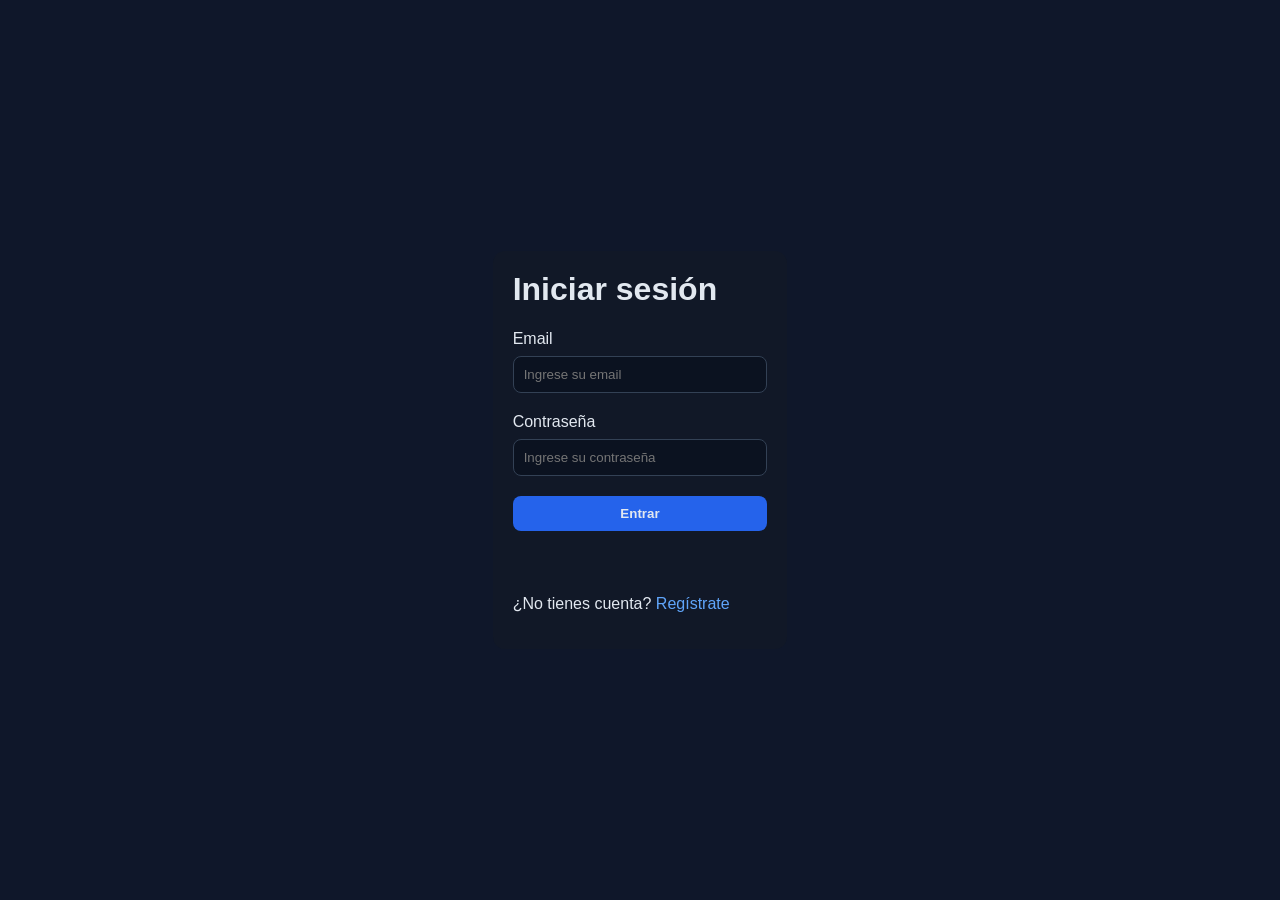
==== pages/auth/login.html @ 47953c49 "Initial frontend structure with authentication (login, register, home)" ====
<!doctype html>
<html lang="es">

<head>
    <meta charset="utf-8" />
    <meta name="viewport" content="width=device-width,initial-scale=1" />
    <title>Login - TicoAutos</title>
    <link rel="stylesheet" href="../../css/base/reset.css" />
    <link rel="stylesheet" href="../../css/base/main.css" />
    <link rel="stylesheet" href="../../css/auth/auth.css" />
</head>

<body>
    <main class="card">
        <h1>Iniciar sesión</h1>

        <form id="loginForm">
            <label for="email">Email</label>
            <input id="email" type="email" placeholder="Ingrese su email" required />

            <label for="password">Contraseña</label>
            <input id="password" type="password" placeholder="Ingrese su contraseña" required />

            <button type="submit">Entrar</button>
        </form>

        <p id="msg"></p>
        <p>¿No tienes cuenta? <a href="./register.html">Regístrate</a></p>
    </main>

    <script type="module" src="../../js/auth/login.js"></script>
</body>

</html>
---- css/base/main.css ----
body {
    font-family: Arial, sans-serif;
    background: #0f172a;
    color: #e2e8f0;

    display: flex;
    align-items: center;
    justify-content: center;
    min-height: 100vh;
}

.card {
    max-width: 420px;
    margin: 60px auto;
    padding: 20px;
    background: #111827;
    border-radius: 12px;
}

input,
button {
    width: 100%;
    padding: 10px;
    margin: 8px 0 14px;
    border-radius: 8px;
    border: 1px solid #334155;
    background: #0b1220;
    color: #e2e8f0;
}

button {
    cursor: pointer;
    background: #2563eb;
    border: none;
}

a {
    color: #60a5fa;
}

#msg.ok {
    color: #86efac;
}

#msg.err {
    color: #fca5a5;
}

label {
    display: block;
    margin-top: 6px;
}

h1 {
    margin-top: 0;
}
---- css/auth/auth.css ----
/* =========================
   AUTH PAGES (LOGIN / REGISTER)
========================= */

.card {
    animation: fadeIn 0.35s ease;
}

/* Inputs */
.card input {
    transition: border 0.2s, box-shadow 0.2s;
}

.card input:focus {
    outline: none;
    border: 1px solid #3b82f6;
    box-shadow: 0 0 0 2px rgba(59, 130, 246, 0.25);
}

/* Botón principal */
.card button {
    margin-top: 6px;
    font-weight: 600;
    transition: transform 0.15s, background 0.2s;
}

.card button:hover {
    background: #1d4ed8;
}

.card button:active {
    transform: scale(0.98);
}

/* Mensajes */
#msg {
    min-height: 20px;
    font-size: 14px;
    margin-bottom: 6px;
}

/* Links */
.card p a {
    text-decoration: none;
    font-weight: 500;
}

.card p a:hover {
    text-decoration: underline;
}

/* Animación */
@keyframes fadeIn {
    from {
        opacity: 0;
        transform: translateY(10px);
    }

    to {
        opacity: 1;
        transform: translateY(0);
    }
}
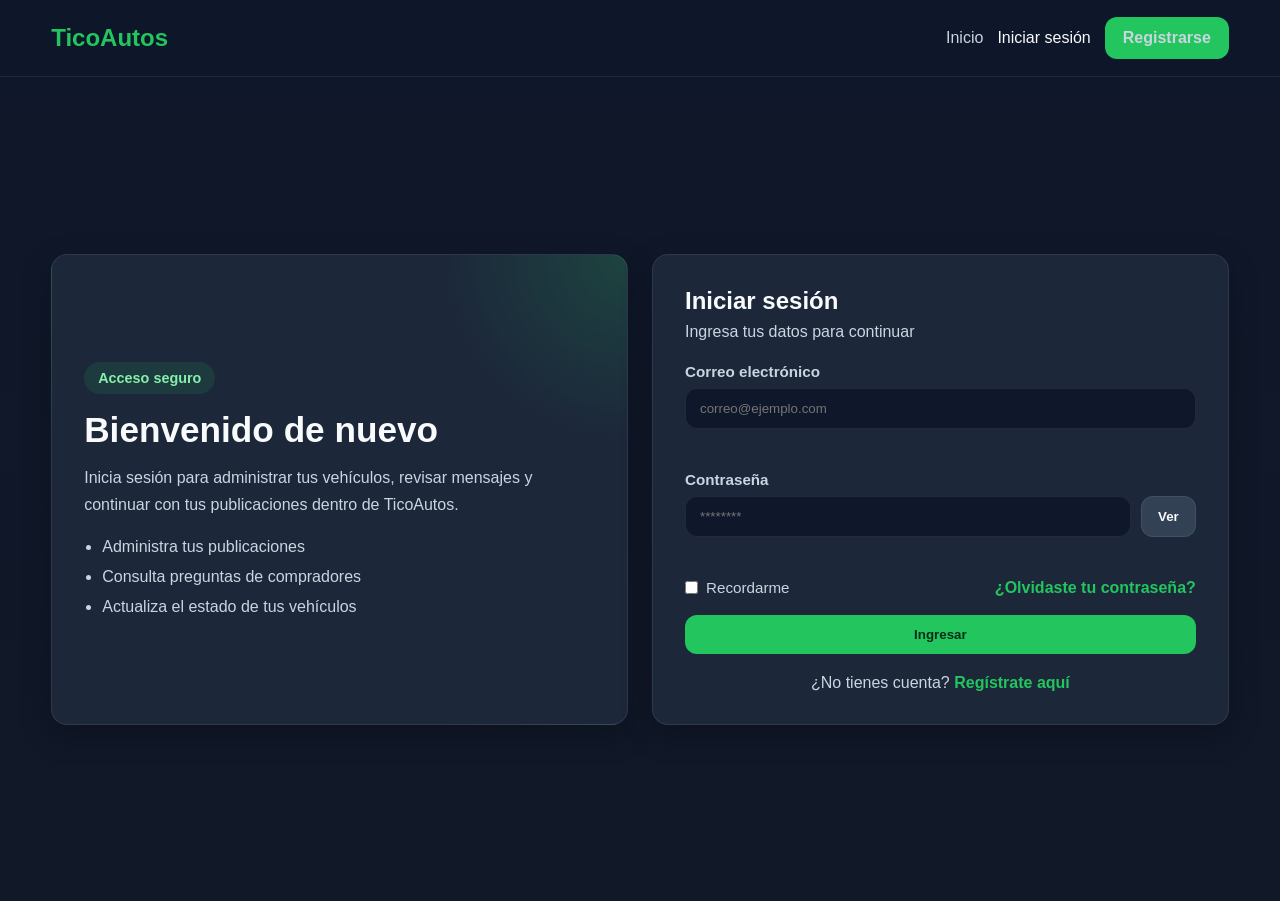
==== commit 27c99936: "Actualización frontend TicoAutos" ====
--- a/pages/auth/login.html
+++ b/pages/auth/login.html
@@ -1,34 +1,92 @@
-<!doctype html>
+<!DOCTYPE html>
 <html lang="es">
+<head>
+    <meta charset="UTF-8">
+    <meta name="viewport" content="width=device-width, initial-scale=1.0">
+    <title>TicoAutos | Iniciar sesión</title>
 
-<head>
-    <meta charset="utf-8" />
-    <meta name="viewport" content="width=device-width,initial-scale=1" />
-    <title>Login - TicoAutos</title>
-    <link rel="stylesheet" href="../../css/base/reset.css" />
-    <link rel="stylesheet" href="../../css/base/main.css" />
-    <link rel="stylesheet" href="../../css/auth/auth.css" />
+    <link rel="stylesheet" href="../../css/base/global.css">
+    <link rel="stylesheet" href="../../css/auth/auth.css">
 </head>
+<body>
+    <header class="topbar">
+        <div class="container navbar">
+            <a href="../public/home.html" class="brand">TicoAutos</a>
 
-<body>
-    <main class="card">
-        <h1>Iniciar sesión</h1>
+            <nav class="nav-links">
+                <a href="../public/home.html">Inicio</a>
+                <a href="./login.html" class="active">Iniciar sesión</a>
+                <a href="./register.html" class="btn btn-primary">Registrarse</a>
+            </nav>
+        </div>
+    </header>
 
-        <form id="loginForm">
-            <label for="email">Email</label>
-            <input id="email" type="email" placeholder="Ingrese su email" required />
+    <main class="auth-page container">
+        <section class="auth-wrapper">
+            <div class="auth-left card">
+                <span class="auth-tag">Acceso seguro</span>
+                <h1>Bienvenido de nuevo</h1>
+                <p>
+                    Inicia sesión para administrar tus vehículos, revisar mensajes
+                    y continuar con tus publicaciones dentro de TicoAutos.
+                </p>
 
-            <label for="password">Contraseña</label>
-            <input id="password" type="password" placeholder="Ingrese su contraseña" required />
+                <ul class="auth-benefits">
+                    <li>Administra tus publicaciones</li>
+                    <li>Consulta preguntas de compradores</li>
+                    <li>Actualiza el estado de tus vehículos</li>
+                </ul>
+            </div>
 
-            <button type="submit">Entrar</button>
-        </form>
+            <div class="auth-right card">
+                <div class="auth-form-header">
+                    <h2>Iniciar sesión</h2>
+                    <p>Ingresa tus datos para continuar</p>
+                </div>
 
-        <p id="msg"></p>
-        <p>¿No tienes cuenta? <a href="./register.html">Regístrate</a></p>
+                <form id="loginForm" class="auth-form" novalidate>
+                    <div class="input-group">
+                        <label for="email">Correo electrónico</label>
+                        <input type="email" id="email" placeholder="correo@ejemplo.com">
+                        <small class="field-error" id="emailError"></small>
+                    </div>
+
+                    <div class="input-group">
+                        <label for="password">Contraseña</label>
+                        <div class="password-box">
+                            <input type="password" id="password" placeholder="********">
+                            <button type="button" class="toggle-password" id="togglePassword">Ver</button>
+                        </div>
+                        <small class="field-error" id="passwordError"></small>
+                    </div>
+
+                    <div class="auth-options">
+                        <label class="remember-box">
+                            <input type="checkbox" id="rememberMe">
+                            <span>Recordarme</span>
+                        </label>
+
+                        <a href="#" class="auth-link">¿Olvidaste tu contraseña?</a>
+                    </div>
+
+                    <button type="submit" class="btn btn-primary auth-submit">Ingresar</button>
+
+                    <div class="form-message hidden" id="formMessage"></div>
+                </form>
+
+                <div class="auth-footer">
+                    <p>
+                        ¿No tienes cuenta?
+                        <a href="./register.html">Regístrate aquí</a>
+                    </p>
+                </div>
+            </div>
+        </section>
     </main>
 
-    <script type="module" src="../../js/auth/login.js"></script>
+    <script src="../../js/core/config.js"></script>
+    <script src="../../js/core/storage.js"></script>
+    <script src="../../js/core/http.js"></script>
+    <script src="../../js/auth/login.js"></script>
 </body>
-
 </html>
--- a/css/base/global.css
+++ b/css/base/global.css
@@ -0,0 +1,181 @@
+* {
+    margin: 0;
+    padding: 0;
+    box-sizing: border-box;
+}
+
+:root {
+    --bg: #0f172a;
+    --bg-soft: #111827;
+    --card: #1e293b;
+    --card-2: #334155;
+    --primary: #22c55e;
+    --primary-hover: #16a34a;
+    --text: #f8fafc;
+    --text-soft: #cbd5e1;
+    --danger: #ef4444;
+    --warning: #f59e0b;
+    --border: rgba(255, 255, 255, 0.08);
+    --shadow: 0 10px 30px rgba(0, 0, 0, 0.25);
+    --radius: 16px;
+}
+
+body {
+    font-family: Arial, Helvetica, sans-serif;
+    background: linear-gradient(180deg, #0f172a, #111827);
+    color: var(--text);
+    min-height: 100vh;
+}
+
+a {
+    text-decoration: none;
+    color: inherit;
+}
+
+img {
+    max-width: 100%;
+    display: block;
+}
+
+.container {
+    width: min(1200px, 92%);
+    margin: 0 auto;
+}
+
+.topbar {
+    position: sticky;
+    top: 0;
+    z-index: 1000;
+    background: rgba(15, 23, 42, 0.95);
+    backdrop-filter: blur(8px);
+    border-bottom: 1px solid var(--border);
+}
+
+.navbar {
+    min-height: 76px;
+    display: flex;
+    align-items: center;
+    justify-content: space-between;
+    gap: 20px;
+}
+
+.brand {
+    font-size: 1.5rem;
+    font-weight: 700;
+    color: var(--primary);
+}
+
+.nav-links {
+    display: flex;
+    align-items: center;
+    gap: 14px;
+    flex-wrap: wrap;
+}
+
+.nav-links a {
+    color: var(--text-soft);
+    transition: 0.2s;
+}
+
+.nav-links a:hover,
+.nav-links a.active {
+    color: var(--text);
+}
+
+.btn {
+    display: inline-block;
+    border: none;
+    cursor: pointer;
+    padding: 12px 18px;
+    border-radius: 12px;
+    font-weight: 700;
+    transition: 0.2s;
+}
+
+.btn-primary {
+    background: var(--primary);
+    color: #052e16;
+}
+
+.btn-primary:hover {
+    background: var(--primary-hover);
+}
+
+.btn-secondary {
+    background: var(--card-2);
+    color: var(--text);
+}
+
+.card {
+    background: rgba(30, 41, 59, 0.95);
+    border: 1px solid var(--border);
+    border-radius: var(--radius);
+    box-shadow: var(--shadow);
+}
+
+.input-group {
+    display: flex;
+    flex-direction: column;
+    gap: 8px;
+}
+
+.input-group label {
+    font-size: 0.95rem;
+    color: var(--text-soft);
+    font-weight: 600;
+}
+
+.input-group input,
+.input-group select,
+.input-group textarea {
+    width: 100%;
+    padding: 12px 14px;
+    border-radius: 12px;
+    border: 1px solid var(--border);
+    background: #0f172a;
+    color: var(--text);
+    outline: none;
+}
+
+.footer {
+    margin-top: 60px;
+    padding: 24px 0;
+    border-top: 1px solid var(--border);
+    color: var(--text-soft);
+    text-align: center;
+}
+
+.badge {
+    display: inline-block;
+    padding: 8px 12px;
+    border-radius: 999px;
+    font-size: 0.85rem;
+    font-weight: 700;
+}
+
+.badge-success {
+    background: rgba(34, 197, 94, 0.18);
+    color: #86efac;
+}
+
+.badge-warning {
+    background: rgba(245, 158, 11, 0.18);
+    color: #fcd34d;
+}
+
+.badge-danger {
+    background: rgba(239, 68, 68, 0.18);
+    color: #fca5a5;
+}
+
+@media (max-width: 900px) {
+    .navbar {
+        flex-direction: column;
+        justify-content: center;
+        padding: 14px 0;
+    }
+
+    .nav-links {
+        justify-content: center;
+    }
+}
--- a/css/auth/auth.css
+++ b/css/auth/auth.css
@@ -1,63 +1,165 @@
-/* =========================
-   AUTH PAGES (LOGIN / REGISTER)
-========================= */
-
-.card {
-    animation: fadeIn 0.35s ease;
+.auth-page {
+    min-height: calc(100vh - 76px);
+    display: flex;
+    align-items: center;
+    padding: 40px 0;
 }
 
-/* Inputs */
-.card input {
-    transition: border 0.2s, box-shadow 0.2s;
+.auth-wrapper {
+    width: 100%;
+    display: grid;
+    grid-template-columns: 1fr 1fr;
+    gap: 24px;
 }
 
-.card input:focus {
-    outline: none;
-    border: 1px solid #3b82f6;
-    box-shadow: 0 0 0 2px rgba(59, 130, 246, 0.25);
+.auth-left,
+.auth-right {
+    padding: 32px;
 }
 
-/* Botón principal */
-.card button {
-    margin-top: 6px;
-    font-weight: 600;
-    transition: transform 0.15s, background 0.2s;
+.auth-left {
+    display: flex;
+    flex-direction: column;
+    justify-content: center;
+    background:
+        radial-gradient(circle at top right, rgba(34, 197, 94, 0.18), transparent 25%),
+        rgba(30, 41, 59, 0.95);
 }
 
-.card button:hover {
-    background: #1d4ed8;
+.auth-tag {
+    display: inline-block;
+    width: fit-content;
+    padding: 8px 14px;
+    border-radius: 999px;
+    background: rgba(34, 197, 94, 0.12);
+    color: #86efac;
+    font-size: 0.9rem;
+    font-weight: 700;
+    margin-bottom: 16px;
 }
 
-.card button:active {
-    transform: scale(0.98);
+.auth-left h1 {
+    font-size: 2.2rem;
+    margin-bottom: 14px;
 }
 
-/* Mensajes */
-#msg {
-    min-height: 20px;
-    font-size: 14px;
-    margin-bottom: 6px;
+.auth-left p {
+    color: var(--text-soft);
+    line-height: 1.7;
+    margin-bottom: 20px;
 }
 
-/* Links */
-.card p a {
-    text-decoration: none;
-    font-weight: 500;
+.auth-benefits {
+    display: grid;
+    gap: 12px;
+    padding-left: 18px;
+    color: var(--text-soft);
 }
 
-.card p a:hover {
-    text-decoration: underline;
+.auth-form-header {
+    margin-bottom: 22px;
 }
 
-/* Animación */
-@keyframes fadeIn {
-    from {
-        opacity: 0;
-        transform: translateY(10px);
+.auth-form-header h2 {
+    margin-bottom: 8px;
+}
+
+.auth-form-header p {
+    color: var(--text-soft);
+}
+
+.auth-form {
+    display: grid;
+    gap: 18px;
+}
+
+.password-box {
+    display: grid;
+    grid-template-columns: 1fr auto;
+    gap: 10px;
+}
+
+.toggle-password {
+    border: 1px solid var(--border);
+    background: var(--card-2);
+    color: var(--text);
+    padding: 0 16px;
+    border-radius: 12px;
+    cursor: pointer;
+    font-weight: 700;
+}
+
+.auth-options {
+    display: flex;
+    justify-content: space-between;
+    align-items: center;
+    gap: 14px;
+    flex-wrap: wrap;
+}
+
+.remember-box {
+    display: flex;
+    align-items: center;
+    gap: 8px;
+    color: var(--text-soft);
+    font-size: 0.95rem;
+}
+
+.auth-link {
+    color: var(--primary);
+    font-weight: 700;
+}
+
+.auth-submit {
+    width: 100%;
+}
+
+.auth-footer {
+    margin-top: 20px;
+    text-align: center;
+    color: var(--text-soft);
+}
+
+.auth-footer a {
+    color: var(--primary);
+    font-weight: 700;
+}
+
+.field-error {
+    min-height: 16px;
+    color: #fca5a5;
+    font-size: 0.85rem;
+}
+
+.form-message {
+    padding: 14px;
+    border-radius: 12px;
+    font-weight: 600;
+    text-align: center;
+}
+
+.form-message.success {
+    background: rgba(34, 197, 94, 0.12);
+    color: #86efac;
+    border: 1px solid rgba(34, 197, 94, 0.2);
+}
+
+.form-message.error {
+    background: rgba(239, 68, 68, 0.12);
+    color: #fca5a5;
+    border: 1px solid rgba(239, 68, 68, 0.2);
+}
+
+.hidden {
+    display: none;
+}
+
+@media (max-width: 900px) {
+    .auth-wrapper {
+        grid-template-columns: 1fr;
     }
 
-    to {
-        opacity: 1;
-        transform: translateY(0);
+    .auth-left h1 {
+        font-size: 1.8rem;
     }
 }
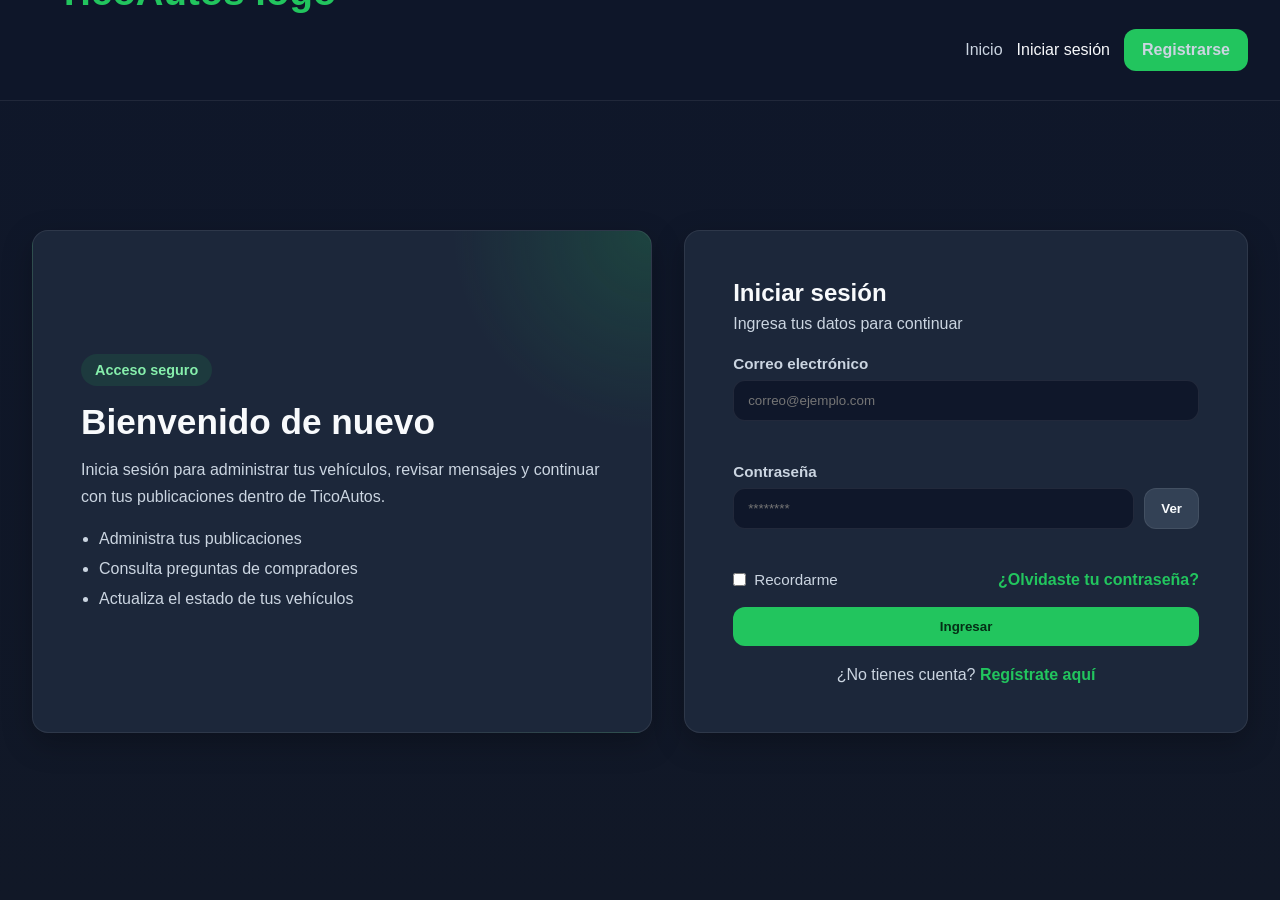
==== commit 5f7a3932: "feat: update login page" ====
--- a/pages/auth/login.html
+++ b/pages/auth/login.html
@@ -1,5 +1,6 @@
 <!DOCTYPE html>
 <html lang="es">
+
 <head>
     <meta charset="UTF-8">
     <meta name="viewport" content="width=device-width, initial-scale=1.0">
@@ -8,10 +9,13 @@
     <link rel="stylesheet" href="../../css/base/global.css">
     <link rel="stylesheet" href="../../css/auth/auth.css">
 </head>
+
 <body>
     <header class="topbar">
         <div class="container navbar">
-            <a href="../public/home.html" class="brand">TicoAutos</a>
+            <a href="../public/home.html" class="brand">
+                <img src="../../img/logo.png" alt="TicoAutos logo" class="logo">
+            </a>
 
             <nav class="nav-links">
                 <a href="../public/home.html">Inicio</a>
@@ -84,9 +88,7 @@
         </section>
     </main>
 
-    <script src="../../js/core/config.js"></script>
-    <script src="../../js/core/storage.js"></script>
-    <script src="../../js/core/http.js"></script>
-    <script src="../../js/auth/login.js"></script>
+    <script type="module" src="../../js/auth/login.js"></script>
 </body>
+
 </html>
--- a/css/base/global.css
+++ b/css/base/global.css
@@ -38,7 +38,7 @@
 }
 
 .container {
-    width: min(1200px, 92%);
+    width: min(1400px, 95%);
     margin: 0 auto;
 }
 
@@ -47,6 +47,7 @@
     top: 0;
     z-index: 1000;
     background: rgba(15, 23, 42, 0.95);
+    -webkit-backdrop-filter: blur(8px);
     backdrop-filter: blur(8px);
     border-bottom: 1px solid var(--border);
 }
@@ -59,9 +60,24 @@
     gap: 20px;
 }
 
+.logo {
+    width: 250px;
+    height: 100px;
+    object-fit: cover;
+    transform: scale(1.6);
+    transform-origin: left center;
+}
+
 .brand {
+    display: flex;
+    align-items: center;
+    gap: 10px;
+
+    text-decoration: none;
+
     font-size: 1.5rem;
     font-weight: 700;
+
     color: var(--primary);
 }
 
--- a/css/auth/auth.css
+++ b/css/auth/auth.css
@@ -1,20 +1,23 @@
 .auth-page {
-    min-height: calc(100vh - 76px);
+    min-height: calc(100vh - 140px);
     display: flex;
     align-items: center;
+    justify-content: center;
     padding: 40px 0;
 }
 
 .auth-wrapper {
     width: 100%;
+    max-width: 1400px;
     display: grid;
-    grid-template-columns: 1fr 1fr;
-    gap: 24px;
+    grid-template-columns: 1.1fr 1fr;
+    gap: 32px;
+    align-items: stretch;
 }
 
 .auth-left,
 .auth-right {
-    padding: 32px;
+    padding: 48px;
 }
 
 .auth-left {
